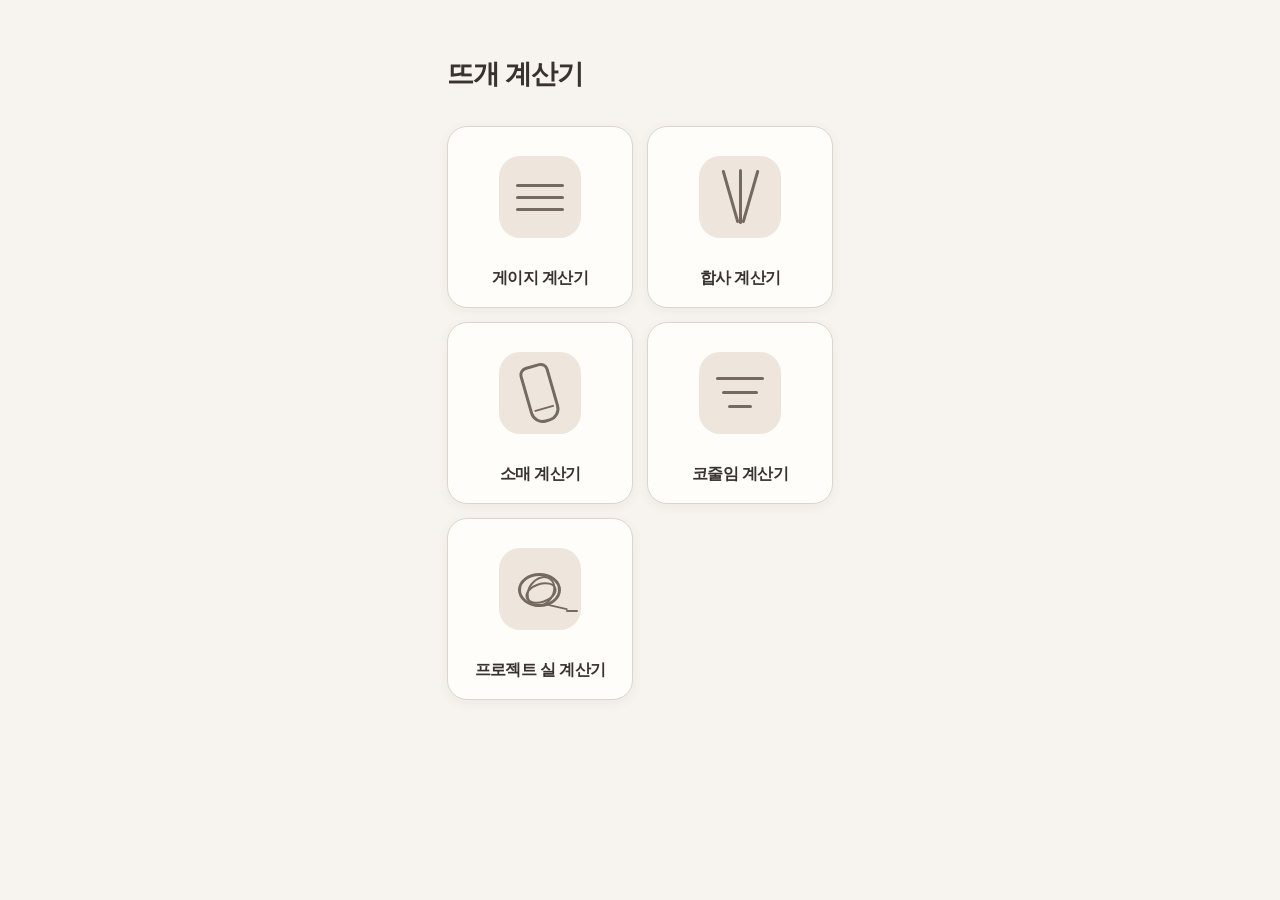
==== index.html @ 9a861381 "Update index.html" ====
<!DOCTYPE html>
<html lang="ko">
<head>
  <meta charset="UTF-8">
  <meta name="viewport" content="width=device-width, initial-scale=1.0">
  <meta name="apple-mobile-web-app-capable" content="yes">
  <meta name="apple-mobile-web-app-title" content="뜨개 계산기">
  <link rel="apple-touch-icon" href="apple-touch-icon.png">
  <title>뜨개 계산기</title>
  <link rel="stylesheet" href="style.css">
</head>

<body>
  <main class="container">
    <header class="header">
      <h1>뜨개 계산기</h1>
    </header>

    <section class="calculator-grid">
      <a class="calculator-card" href="gauge/">
        <div class="icon gauge-icon">
          <span class="stitch-line"></span>
          <span class="stitch-line"></span>
          <span class="stitch-line"></span>
        </div>
        <span class="calculator-name">게이지 계산기</span>
      </a>

      <a class="calculator-card" href="ply/">
        <div class="icon ply-icon">
          <span class="yarn yarn-1"></span>
          <span class="yarn yarn-2"></span>
          <span class="yarn yarn-3"></span>
        </div>
        <span class="calculator-name">합사 계산기</span>
      </a>

      <a class="calculator-card" href="sleeve/">
        <div class="icon sleeve-icon">
          <span class="sleeve-body"></span>
        </div>
        <span class="calculator-name">소매 계산기</span>
      </a>

      <a class="calculator-card" href="decrease/">
        <div class="icon decrease-icon">
          <span class="decrease-row row-1"></span>
          <span class="decrease-row row-2"></span>
          <span class="decrease-row row-3"></span>
        </div>
        <span class="calculator-name">코줄임 계산기</span>
      </a>

       <a class="calculator-card" href="project-yarn/">
        <div class="icon project-yarn-icon">
          <span class="project-yarn-ball"></span>
          <span class="project-yarn-line line-a"></span>
          <span class="project-yarn-line line-b"></span>
        </div>
        <span class="calculator-name">프로젝트 실 계산기</span>
      </a>     
      
    </section>
  </main>
</body>
</html>
---- style.css ----
:root {
  --background: #f7f4ef;
  --card: #fffdf9;
  --text: #38332f;
  --line: #ddd5cb;
  --accent: #756a60;
  --icon-background: #eee6dd;
  --shadow: rgba(62, 48, 37, 0.06);
}

* {
  box-sizing: border-box;
}

body {
  margin: 0;
  min-height: 100vh;
  background-color: var(--background);
  color: var(--text);
  font-family: -apple-system, BlinkMacSystemFont, "Apple SD Gothic Neo",
    "Pretendard", "Noto Sans KR", sans-serif;
}

.container {
  width: min(100%, 430px);
  min-height: 100dvh;
  margin: 0 auto;
  padding: max(56px, env(safe-area-inset-top)) 22px max(36px, env(safe-area-inset-bottom));
}

.header {
  margin-bottom: 34px;
}

.header h1 {
  margin: 0;
  font-size: 27px;
  font-weight: 700;
  letter-spacing: -0.04em;
}

.calculator-grid {
  display: grid;
  grid-template-columns: repeat(2, 1fr);
  gap: 14px;
}

.calculator-card {
  min-height: 182px;
  padding: 23px 14px 18px;
  border: 1px solid var(--line);
  border-radius: 20px;
  background-color: var(--card);
  box-shadow: 0 3px 12px var(--shadow);
  color: var(--text);
  text-decoration: none;
  display: flex;
  flex-direction: column;
  align-items: center;
  justify-content: space-between;
  transition: transform 0.12s ease, box-shadow 0.12s ease;
}

.calculator-card:active {
  transform: scale(0.98);
  box-shadow: none;
}

.icon {
  width: 82px;
  height: 82px;
  margin-top: 6px;
  border-radius: 21px;
  background-color: var(--icon-background);
  position: relative;
}

.calculator-name {
  font-size: 16px;
  font-weight: 600;
  letter-spacing: -0.04em;
}

/* 게이지 계산기 아이콘 */
.gauge-icon {
  display: flex;
  flex-direction: column;
  justify-content: center;
  gap: 9px;
  padding: 0 17px;
}

.stitch-line {
  display: block;
  height: 3px;
  border-radius: 99px;
  background-color: var(--accent);
}

/* 합사 계산기 아이콘 */
.ply-icon .yarn {
  position: absolute;
  display: block;
  width: 3px;
  height: 55px;
  background-color: var(--accent);
  border-radius: 99px;
  top: 13px;
}

.yarn-1 {
  left: 30px;
  transform: rotate(-16deg);
}

.yarn-2 {
  left: 40px;
}

.yarn-3 {
  left: 50px;
  transform: rotate(16deg);
}

/* 소매 계산기 아이콘 */
.sleeve-body {
  position: absolute;
  width: 30px;
  height: 59px;
  top: 12px;
  left: 26px;
  border: 3px solid var(--accent);
  border-radius: 8px 8px 13px 13px;
  transform: rotate(-16deg);
}

.sleeve-body::after {
  content: "";
  position: absolute;
  bottom: 10px;
  left: 2px;
  right: 2px;
  border-top: 2px solid var(--accent);
}

/* 코줄임 계산기 아이콘 */
.decrease-icon .decrease-row {
  display: block;
  position: absolute;
  height: 3px;
  background-color: var(--accent);
  border-radius: 99px;
  left: 50%;
  transform: translateX(-50%);
}

.row-1 {
  width: 48px;
  top: 25px;
}

.row-2 {
  width: 36px;
  top: 39px;
}

.row-3 {
  width: 24px;
  top: 53px;
}

@media (max-width: 360px) {
  .container {
    padding: 42px 16px 24px;
  }

  .calculator-card {
    min-height: 165px;
  }
}

/* 프로젝트 실 계산기 메인 아이콘 */

.project-yarn-icon .project-yarn-ball {
  position: absolute;
  width: 43px;
  height: 34px;
  top: 25px;
  left: 19px;
  border: 3px solid var(--accent);
  border-radius: 50%;
}

.project-yarn-icon .project-yarn-ball::before,
.project-yarn-icon .project-yarn-ball::after {
  content: "";
  position: absolute;
  border: 2px solid var(--accent);
  border-radius: 50%;
}

.project-yarn-icon .project-yarn-ball::before {
  width: 22px;
  height: 29px;
  top: -1px;
  left: 7px;
  transform: rotate(36deg);
}

.project-yarn-icon .project-yarn-ball::after {
  width: 28px;
  height: 16px;
  top: 7px;
  left: 4px;
  transform: rotate(-18deg);
}

.project-yarn-line {
  position: absolute;
  display: block;
  height: 2px;
  background-color: var(--accent);
  border-radius: 99px;
}

.project-yarn-line.line-a {
  width: 21px;
  top: 58px;
  left: 48px;
  transform: rotate(13deg);
}

.project-yarn-line.line-b {
  width: 12px;
  top: 62px;
  left: 67px;
}



/* 개별 계산기 페이지 */

.tool-page {
  padding-top: 34px;
  padding-bottom: 48px;
}

.back-link {
  display: inline-block;
  margin-bottom: 30px;
  color: var(--accent);
  font-size: 15px;
  font-weight: 500;
  text-decoration: none;
}

.tool-header {
  margin-bottom: 30px;
}

.tool-header h1 {
  margin: 0 0 9px;
  font-size: 27px;
  font-weight: 700;
  letter-spacing: -0.04em;
}

.tool-header p {
  margin: 0;
  color: var(--accent);
  font-size: 14px;
  letter-spacing: -0.03em;
}

.calculator-form {
  display: flex;
  flex-direction: column;
  gap: 18px;
}

.form-section {
  padding: 22px 18px;
  border: 1px solid var(--line);
  border-radius: 20px;
  background-color: var(--card);
}

.form-section h2 {
  margin: 0 0 19px;
  font-size: 17px;
  font-weight: 700;
  letter-spacing: -0.04em;
}

.input-label {
  display: flex;
  align-items: center;
  gap: 7px;
  margin: 17px 0 8px;
  color: var(--text);
  font-size: 14px;
  font-weight: 500;
  letter-spacing: -0.03em;
}

.form-section h2 + .input-label {
  margin-top: 0;
}

.optional-label small {
  padding: 3px 6px;
  border-radius: 7px;
  background-color: var(--icon-background);
  color: var(--accent);
  font-size: 11px;
  font-weight: 500;
}

.input-with-unit {
  display: flex;
  align-items: center;
  gap: 10px;
}

.input-with-unit input {
  width: 100%;
  height: 48px;
  padding: 0 13px;
  border: 1px solid var(--line);
  border-radius: 12px;
  background-color: #ffffff;
  color: var(--text);
  font-size: 17px;
  font-family: inherit;
}

.input-with-unit input:focus {
  outline: 2px solid var(--accent);
  outline-offset: 1px;
}

.input-with-unit span {
  flex-shrink: 0;
  width: 29px;
  color: var(--accent);
  font-size: 14px;
}

.checkbox-row {
  display: flex;
  align-items: center;
  gap: 9px;
  margin-top: 22px;
  color: var(--text);
  font-size: 14px;
  font-weight: 500;
  letter-spacing: -0.03em;
}

.checkbox-row input {
  width: 18px;
  height: 18px;
  accent-color: var(--accent);
}

.hidden-field {
  display: none;
  margin-top: 18px;
}

.hidden-field.is-visible {
  display: block;
}

.hidden-field .input-label {
  margin-top: 0;
}

.calculate-button {
  height: 55px;
  border: 0;
  border-radius: 16px;
  background-color: var(--text);
  color: #fffdf9;
  font-size: 17px;
  font-weight: 600;
  font-family: inherit;
  letter-spacing: -0.04em;
  cursor: pointer;
}

.calculate-button:active {
  transform: scale(0.99);
}

.result-section {
  margin-top: 25px;
  padding: 22px 18px 19px;
  border: 1px solid var(--line);
  border-radius: 20px;
  background-color: var(--card);
}

.result-header {
  display: flex;
  align-items: center;
  justify-content: space-between;
  gap: 12px;
  margin-bottom: 18px;
}

.result-header h2 {
  margin: 0;
  font-size: 18px;
  letter-spacing: -0.04em;
}

.copy-button {
  flex-shrink: 0;
  padding: 9px 12px;
  border: 1px solid var(--line);
  border-radius: 10px;
  background-color: var(--icon-background);
  color: var(--text);
  font-size: 13px;
  font-weight: 600;
  font-family: inherit;
  cursor: pointer;
}

.copy-button:active {
  transform: scale(0.98);
}

.result-text {
  margin: 0;
  padding: 17px 15px;
  border-radius: 14px;
  background-color: var(--background);
  color: var(--text);
  font-size: 15px;
  line-height: 1.7;
  font-family: inherit;
  letter-spacing: -0.03em;
  white-space: pre-wrap;
  word-break: keep-all;
}

.copy-status {
  min-height: 20px;
  margin: 12px 0 0;
  color: var(--accent);
  font-size: 13px;
  letter-spacing: -0.03em;
}



/* 합사 계산기 */

.section-heading-row {
  display: flex;
  align-items: center;
  justify-content: space-between;
  gap: 12px;
  margin-bottom: 32px;
}

.section-heading-row h2 {
  margin: 0;
}

.small-action-button {
  padding: 9px 12px;
  border: 1px solid var(--line);
  border-radius: 10px;
  background-color: var(--icon-background);
  color: var(--text);
  font-size: 13px;
  font-weight: 600;
  font-family: inherit;
  cursor: pointer;
}

.small-action-button:active {
  transform: scale(0.98);
}

.yarn-list {
  display: flex;
  flex-direction: column;
  gap: 30px;
}

.yarn-row {
  display: flex;
  flex-direction: column;
  gap: 8px;
}

.yarn-number {
  color: var(--text);
  font-size: 14px;
  font-weight: 500;
  letter-spacing: -0.03em;
}

.yarn-input-area {
  display: flex;
  align-items: center;
  gap: 8px;
}

.yarn-input {
  flex: 1;
}

.yarn-input span {
  width: 63px;
  font-size: 13px;
}

.remove-yarn-button {
  flex-shrink: 0;
  height: 48px;
  padding: 0 11px;
  border: 1px solid var(--line);
  border-radius: 12px;
  background-color: #ffffff;
  color: var(--accent);
  font-size: 13px;
  font-weight: 500;
  font-family: inherit;
  cursor: pointer;
}

.remove-yarn-button:active {
  transform: scale(0.98);
}

.remove-yarn-button.is-hidden {
  visibility: hidden;
}





/* 프로젝트 실 계산기 */

.project-yarn-list {
  display: flex;
  flex-direction: column;
  gap: 32px;
}

.project-yarn-row {
  padding-bottom: 28px;
  border-bottom: 1px solid var(--line);
}

.project-yarn-row:last-child {
  padding-bottom: 0;
  border-bottom: 0;
}

.project-yarn-row-header {
  display: flex;
  align-items: center;
  justify-content: space-between;
  gap: 12px;
  margin-bottom: 20px;
}

.project-yarn-row-title {
  font-size: 16px;
  font-weight: 700;
  letter-spacing: -0.04em;
}

.project-text-input {
  width: 100%;
  height: 48px;
  padding: 0 13px;
  border: 1px solid var(--line);
  border-radius: 12px;
  background-color: #ffffff;
  color: var(--text);
  font-size: 16px;
  font-family: inherit;
}

.project-text-input:focus {
  outline: 2px solid var(--accent);
  outline-offset: 1px;
}

.project-input-with-long-unit span {
  width: 63px;
  font-size: 13px;
}

.project-remove-button {
  height: 40px;
  padding: 0 14px;
}

.project-remove-button.is-hidden {
  visibility: hidden;
}
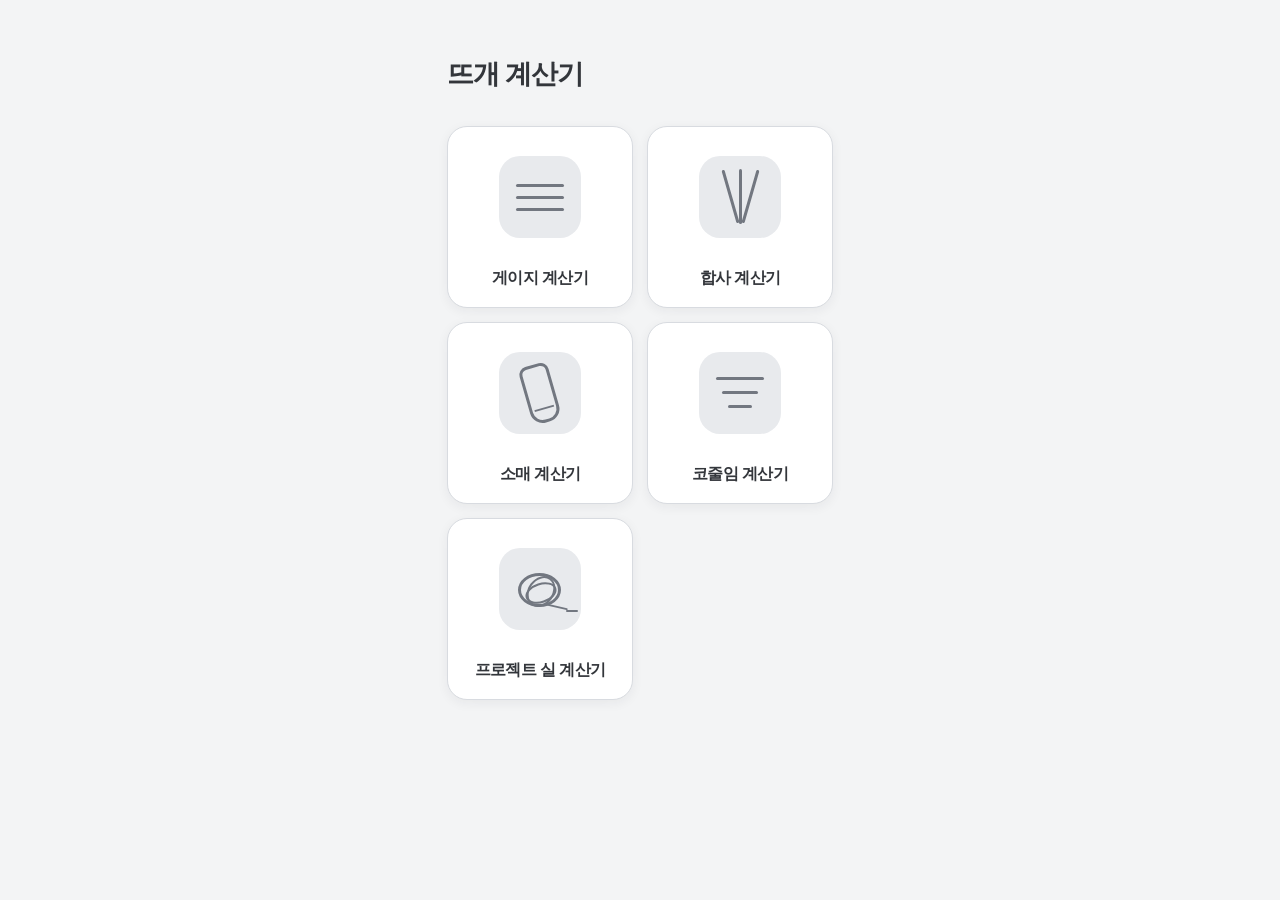
==== commit 4a1db52b: "Update index.html" ====
--- a/index.html
+++ b/index.html
@@ -5,7 +5,8 @@
   <meta name="viewport" content="width=device-width, initial-scale=1.0">
   <meta name="apple-mobile-web-app-capable" content="yes">
   <meta name="apple-mobile-web-app-title" content="뜨개 계산기">
-  <link rel="apple-touch-icon" href="apple-touch-icon.png">
+  <link rel="apple-touch-icon" sizes="180x180" href="/apple-touch-icon.png" />
+  <link rel="shortcut icon" href="/favicon.ico" />
   <title>뜨개 계산기</title>
   <link rel="stylesheet" href="style.css">
 </head>
--- a/style.css
+++ b/style.css
@@ -1,11 +1,11 @@
 :root {
-  --background: #f7f4ef;
-  --card: #fffdf9;
-  --text: #38332f;
-  --line: #ddd5cb;
-  --accent: #756a60;
-  --icon-background: #eee6dd;
-  --shadow: rgba(62, 48, 37, 0.06);
+  --background: #f3f4f5;
+  --card: #ffffff;
+  --text: #33363b;
+  --line: #d8dbe0;
+  --accent: #727780;
+  --icon-background: #e8eaed;
+  --shadow: rgba(35, 40, 47, 0.06);
 }
 
 * {
